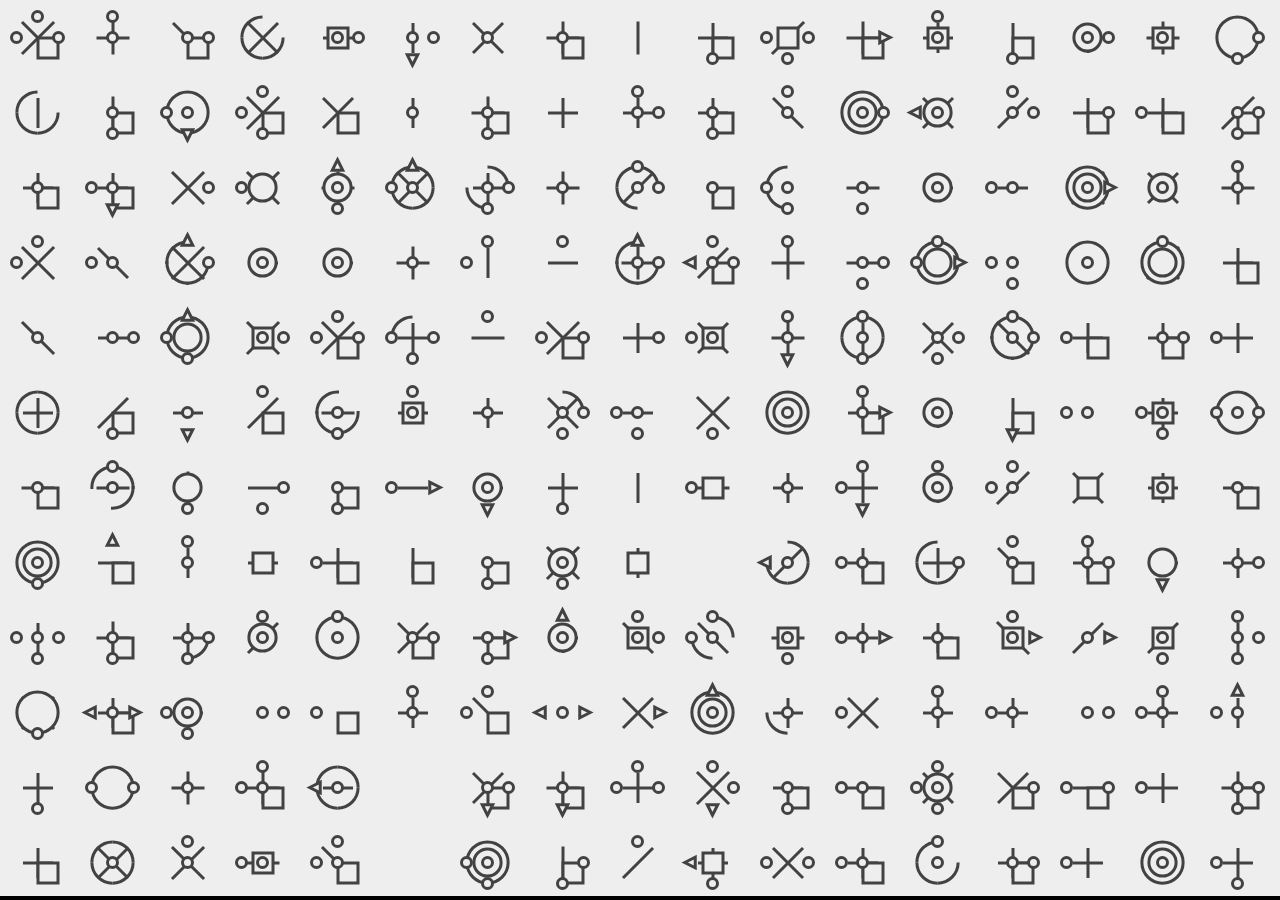
==== index.html @ 6624646c "first" ====
<!DOCTYPE html>
<html>
  <head>
    <title>euforic</title>
    <script type="application/javascript" src="./p5.js"></script>
    <script type="application/javascript" src="./main.js"></script>
    <style type="text/css">
      html,
      body {
        padding: 0;
        margin: 0;
        background-color: black;
      }
    </style>
  </head>
  <body>
  </body>
</html>
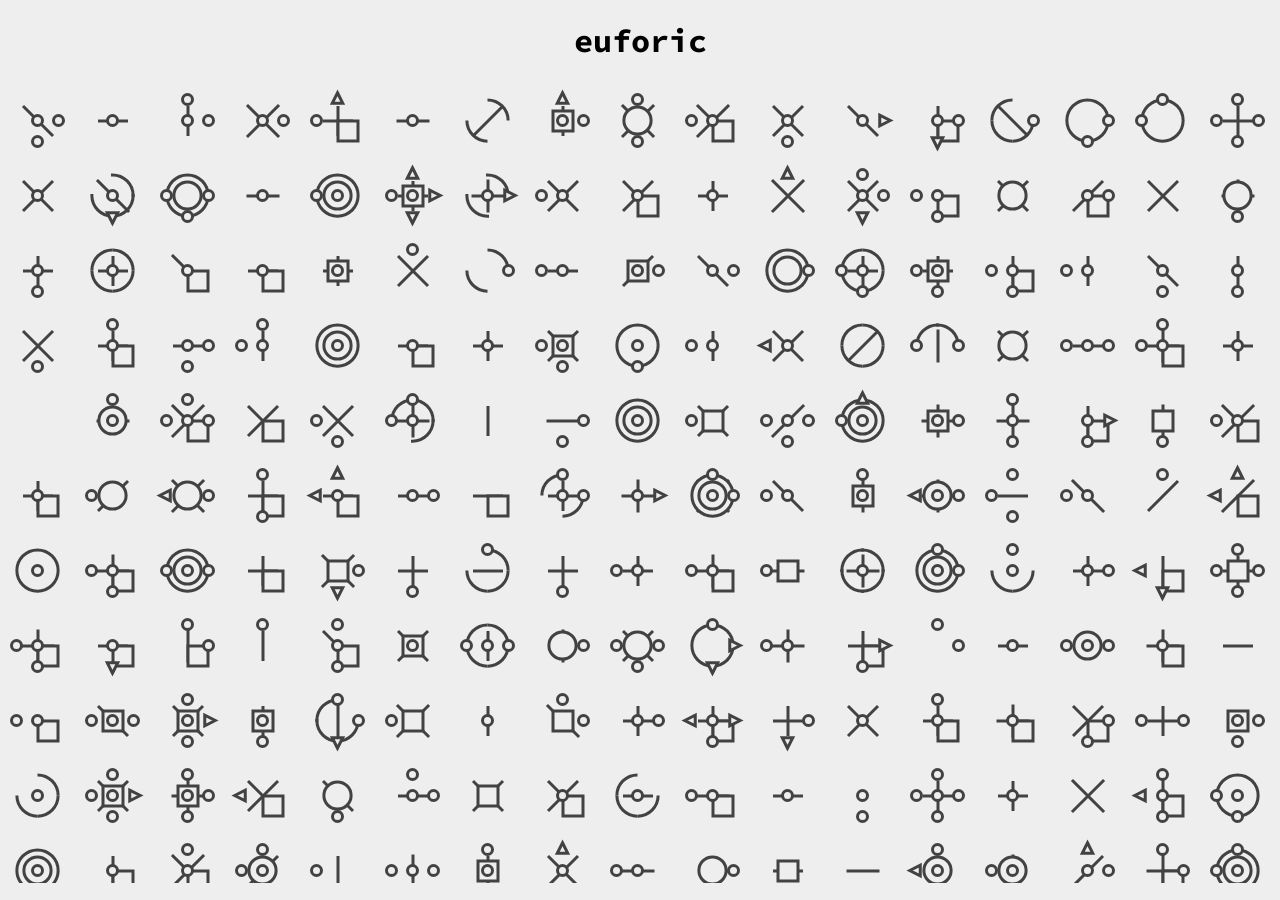
==== commit a81a2581: "update" ====
--- a/index.html
+++ b/index.html
@@ -5,14 +5,28 @@
     <script type="application/javascript" src="./p5.js"></script>
     <script type="application/javascript" src="./main.js"></script>
     <style type="text/css">
+      @import 'https://fonts.googleapis.com/css?family=Source+Code+Pro:200';
       html,
       body {
         padding: 0;
         margin: 0;
-        background-color: black;
+        background-color: #eeeeee;
+        font-family: 'Source Code Pro', monospace;
+        font-weight: 200;
       }
+      header {
+        display: flex;
+        align-items: center;
+        justify-content: center;
+      }
+      
     </style>
   </head>
   <body>
+    <header>
+      <hgroup>
+        <h1>euforic</h1>
+    </hgroup>
+  </header>
   </body>
 </html>
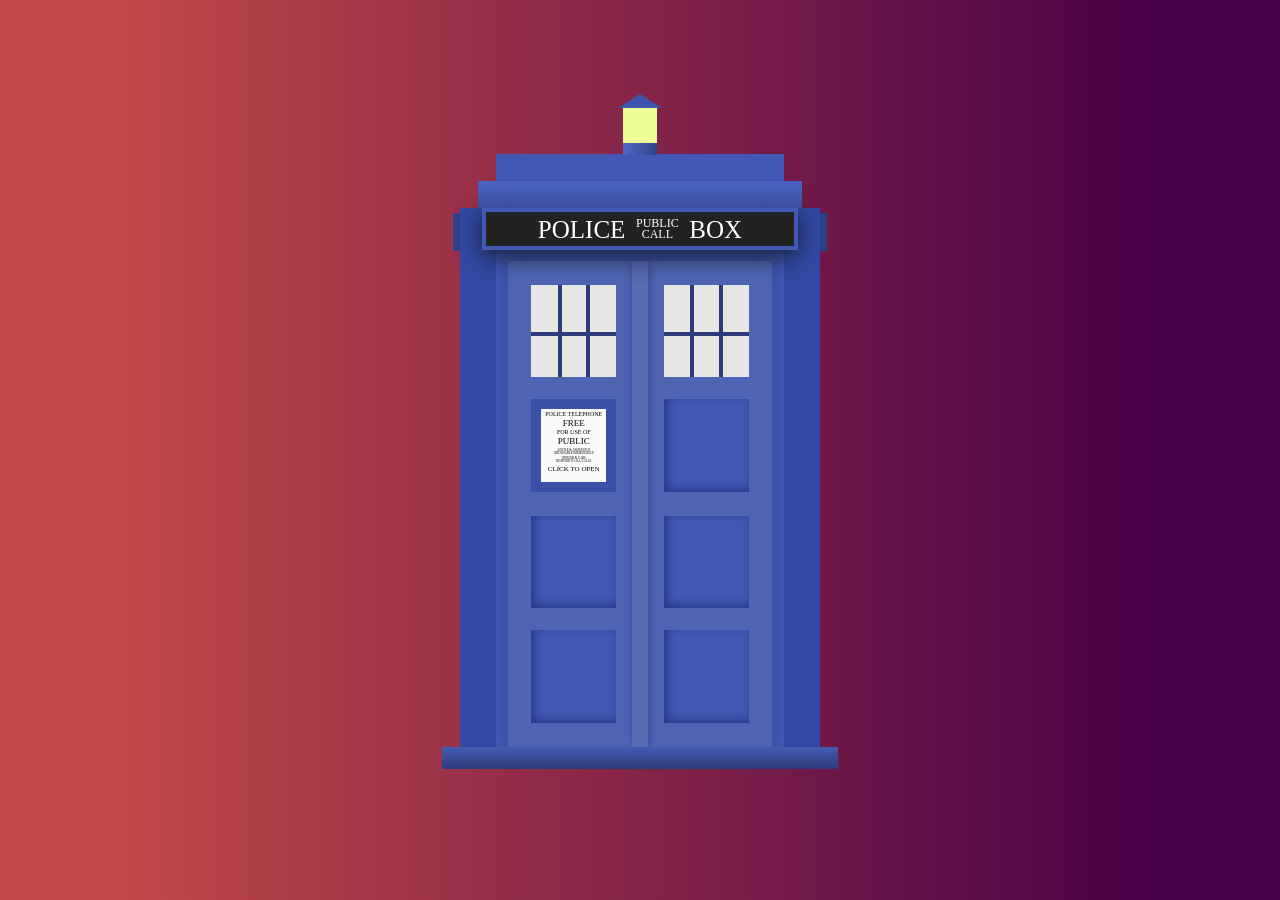
==== commit ef811123: "add tardis" ====
--- a/index.html
+++ b/index.html
@@ -1,32 +1,66 @@
-<!DOCTYPE html>
-<html>
+<!doctype html>
+<html lang="en">
   <head>
+    <meta charset="utf-8">
+    <meta http-equiv="x-ua-compatible" content="ie=edge">
+    <meta name="viewport" content="width=device-width, initial-scale=1">
+
     <title>euforic</title>
-    <script type="application/javascript" src="./p5.js"></script>
-    <script type="application/javascript" src="./main.js"></script>
-    <style type="text/css">
-      @import 'https://fonts.googleapis.com/css?family=Source+Code+Pro:200';
-      html,
-      body {
-        padding: 0;
-        margin: 0;
-        background-color: #eeeeee;
-        font-family: 'Source Code Pro', monospace;
-        font-weight: 200;
-      }
-      header {
-        display: flex;
-        align-items: center;
-        justify-content: center;
-      }
-      
-    </style>
+
+    <link rel="stylesheet" href="assets/tardis.css">
+    <link rel="icon" href="assets/tardis.png">
   </head>
   <body>
-    <header>
-      <hgroup>
-        <h1>euforic</h1>
-    </hgroup>
-  </header>
+    <div class="stars"></div>
+    <div class="container">
+      <div class="tardis-back-body">
+        <div class="tardis-front-body">
+          <div class="tardis-door">
+            <div class="window-1">
+              <div class="grid"></div>
+            </div>
+            <div class="window-2">
+              <div class="grid"></div>
+            </div>
+            <div class="window-3">
+              <div class="l1">POLICE TELEPHONE</div>
+              <div class="l2">FREE</div>
+              <div class="l3">FOR USE OF</div>
+              <div class="l4">PUBLIC</div>
+              <div class="l5">ADVICE &amp; ASSISTANCE</div>
+              <div class="l6">OBTAINABLE IMMEDIATELY</div>
+              <div class="l7">OFFICER &amp; CARS</div>
+              <div class="l8">RESPOND TO ALL CALLS</div>
+              <div class="l9">CLICK TO OPEN</div>
+            </div>
+            <div class="window-4"></div>
+            <div class="window-5"></div>
+            <div class="window-6"></div>
+            <div class="window-7"></div>
+            <div class="window-8"></div>
+            <div class="centre-door"></div>
+            <div class="door-handle"></div>
+          </div>
+          <div class="sign">
+            <span class="big">Police</span><span class="small">Public Call</span><span class="big">Box</span>
+          </div>
+          <div class="lamp-base">
+            <div class="lamp-middle">
+              <div class="light"></div>
+            </div>
+            <div class="lamp-top"></div>
+          </div>
+        </div>
+        <div class="top-sign"></div>
+        <div class="step"></div>
+        <div class="ears"></div>
+      </div>
+    </div>
+    <audio autoplay>
+      <source src="assets/tardis.mp3" type="audio/mpeg">
+    </audio>
+    <script>
+      
+    </script>
   </body>
 </html>
--- a/assets/tardis.css
+++ b/assets/tardis.css
@@ -0,0 +1,384 @@
+body {
+  /*background-color: #160440;*/
+
+  background: -webkit-linear-gradient(
+    90deg,
+    #c04848 10%,
+    #480048 90%
+  ); /* Chrome 10+, Saf5.1+ */
+  background: -moz-linear-gradient(
+    90deg,
+    #c04848 10%,
+    #480048 90%
+  ); /* FF3.6+ */
+  background: -ms-linear-gradient(90deg, #c04848 10%, #480048 90%); /* IE10 */
+  background: -o-linear-gradient(
+    90deg,
+    #c04848 10%,
+    #480048 90%
+  ); /* Opera 11.10+ */
+  background: linear-gradient(90deg, #c04848 10%, #480048 90%);
+}
+
+.stars {
+  position: absolute;
+  top: 0;
+  left: 0;
+  right: 0;
+  bottom: 0;
+  width: 100%;
+  height: 100%;
+  display: block;
+  background-image: url('http://www.script-tutorials.com/demos/360/images/stars.png');
+  /*   background: url("stars.png"); */
+  z-index: -1;
+  /*   background-size: 1260px; */
+}
+
+.container {
+  position: relative;
+  margin: auto;
+  display: block;
+  width: 600px;
+  height: 700px;
+  background: none;
+  top: 60px;
+  /*outline: red dashed 3px;*/
+}
+
+.tardis-back-body {
+  position: absolute;
+  top: 20%;
+  left: 20%;
+  width: 60%;
+  height: 77%;
+  background: #324aa5;
+}
+
+.tardis-front-body {
+  position: absolute;
+  top: -10%;
+  left: 10%;
+  width: 80%;
+  height: 110%;
+  background: #4159b5;
+}
+
+.top-sign {
+  position: absolute;
+  top: -5%;
+  left: 5%;
+  width: 90%;
+  height: 5%;
+  background: #3d54ab;
+  /*background: red;*/
+
+  background: #3d54ab;
+  background: -webkit-linear-gradient(#4a64c7, #3a4e9a); /* Safari*/
+  background: -o-linear-gradient(#4a64c7, #3a4e9a); /*Opera */
+  background: -moz-linear-gradient(#4a64c7, #3a4e9a); /*Firefox */
+  background: linear-gradient(#4a64c7, #3a4e9a);
+}
+
+.tardis-door {
+  position: absolute;
+  top: 18%;
+  left: 4%;
+  width: 92%;
+  height: 82%;
+  background: #4f65b3;
+
+  -moz-box-shadow: 0px 0px 16px #384692;
+  -webkit-box-shadow: 0px 0px 16px #384692;
+  box-shadow: 0px 0px 16px #384692;
+}
+
+.centre-door {
+  position: absolute;
+  /* top: -10%; */
+  left: 47%;
+  width: 6%;
+  height: 100%;
+  background: #586bb3;
+
+  -moz-box-shadow: 1px 0px 8px #384692;
+  -webkit-box-shadow: 1px 0px 8px #384692;
+  box-shadow: 1px 0px 8px #384692;
+}
+
+.window-1,
+.window-2,
+.window-3,
+.window-4,
+.window-5,
+.window-6,
+.window-7,
+.window-8 {
+  position: absolute;
+  width: 32%;
+  height: 19%;
+}
+
+.window-4,
+.window-5,
+.window-6,
+.window-7,
+.window-8 {
+  background: #4159b5;
+
+  -moz-box-shadow: inset 3px -3px 10px #273686;
+  -webkit-box-shadow: inset 3px -3px 10px #273686;
+  box-shadow: inset 3px -3px 10px #273686;
+}
+
+.window-3 {
+  border: 10px solid #3a51a7;
+  background: #fafafa;
+  text-align: center;
+  font-size: 4px;
+
+  -moz-box-sizing: border-box;
+  -webkit-box-sizing: border-box;
+  -ms-box-sizing: border-box;
+  box-sizing: border-box;
+}
+
+.window-1,
+.window-3,
+.window-5,
+.window-7 {
+  left: 9%;
+}
+
+.window-2,
+.window-4,
+.window-6,
+.window-8 {
+  right: 9%;
+}
+
+.window-1,
+.window-2 {
+  top: 5%;
+  background: #e6e6e5;
+}
+
+/**/
+.grid {
+  margin-top: 55%;
+  height: 4px;
+  width: 100%;
+  background: #2c3c79;
+}
+.grid:before {
+  margin: -55% 31.3%;
+  height: 100%;
+  width: 4px;
+  background: #2c3c79;
+  content: '';
+  position: absolute;
+}
+.grid:after {
+  margin: -55% 64.6%;
+  height: 100%;
+  width: 4px;
+  background: #2c3c79;
+  content: '';
+  position: absolute;
+}
+/**/
+
+.window-3,
+.window-4 {
+  top: 28.5%;
+}
+
+.window-5,
+.window-6 {
+  bottom: 28.5%;
+}
+
+.window-7,
+.window-8 {
+  bottom: 5%;
+}
+
+.sign {
+  position: absolute;
+  top: 9.1%;
+  left: -5%;
+  width: 110%;
+  height: 7%;
+  border: 4px solid #4159b5;
+  text-align: center;
+  font-family: verdana;
+  background-color: #222;
+  color: white;
+
+  -moz-box-sizing: border-box;
+  -webkit-box-sizing: border-box;
+  -ms-box-sizing: border-box;
+  box-sizing: border-box;
+
+  -moz-box-shadow: 0px 6px 24px #161a2f;
+  -webkit-box-shadow: 0px 6px 24px #161a2f;
+  box-shadow: 0px 6px 24px #161a2f;
+}
+
+span.big {
+  text-transform: uppercase;
+  font-size: 25px;
+}
+
+span.small {
+  display: inline-block;
+  width: 64px;
+  font-size: 12px;
+  text-align: center;
+  text-transform: uppercase;
+  padding-top: 6px;
+  line-height: 11px;
+}
+
+.step {
+  position: absolute;
+  bottom: -4%;
+  left: -5%;
+  width: 110%;
+  height: 4%;
+  background: #4159b5;
+
+  /**/
+  background: #3d54ab;
+  background: -webkit-linear-gradient(#455cb1, #2c3c79);
+  background: -o-linear-gradient(#455cb1, #2c3c79);
+  background: -moz-linear-gradient(#455cb1, #2c3c79);
+  background: linear-gradient(#455cb1, #2c3c79);
+}
+
+.ears {
+  position: absolute;
+  top: 1%;
+  left: -2%;
+  width: 104%;
+  height: 7%;
+  background: #2e418a;
+  z-index: -1;
+}
+
+.lamp-base {
+  position: absolute;
+  top: -1.85%;
+  left: 44%;
+  width: 12%;
+  height: 2%;
+  background: #3d54ab;
+
+  /**/
+  background: #3d54ab;
+  background: -webkit-linear-gradient(left, #4f67c3, #31448c);
+  background: -o-linear-gradient(right, #4f67c3, #31448c);
+  background: -moz-linear-gradient(right, #4f67c3, #31448c);
+  background: linear-gradient(to right, #4f67c3, #31448c);
+  /**/
+}
+
+.lamp-middle {
+  position: absolute;
+  bottom: 101%;
+  width: 100%;
+  height: 300%;
+  background: #efff98;
+}
+
+.lamp-top {
+  position: absolute;
+  top: -415%;
+  left: -15%;
+  width: 0;
+  height: 0;
+  border-style: solid;
+  border-width: 0 22px 14px 22px;
+  border-color: transparent transparent #3d54ab transparent;
+}
+
+.light {
+  position: absolute;
+  bottom: -140%;
+  left: -140%;
+  background: none;
+  animation: glow 800ms ease-out infinite alternate;
+  background: -webkit-radial-gradient(circle, red, yellow, green);
+  background: -o-radial-gradient(circle, red, yellow, green);
+  background: -moz-radial-gradient(circle, red, yellow, green);
+  background: radial-gradient(
+    circle,
+    rgba(240, 249, 171, 0.72),
+    rgba(255, 255, 255, 0) 65%
+  );
+
+  z-index: 1;
+}
+
+@keyframes glow {
+  0% {
+    bottom: 50%;
+    left: 50%;
+    width: 0%;
+    height: 0%;
+  }
+  100% {
+    bottom: -140%;
+    left: -140%;
+    width: 400%;
+    height: 400%;
+  }
+}
+
+.l1,
+.l3 {
+  font-size: 6px;
+  margin: 2px 0;
+}
+
+.l2,
+.l4 {
+  font-size: 9px;
+  margin: -1px 0;
+}
+
+.l5 {
+  margin: 3px 0 2px;
+}
+
+.l6 {
+  margin: -3px 5px;
+}
+
+.l7 {
+  margin: 4px 0;
+}
+
+.l8 {
+  margin: -5px 0;
+}
+
+.l9 {
+  font-size: 7px;
+  margin: 7px 0;
+}
+
+.l5,
+.l6,
+.l7,
+.l8,
+.l9 {
+  font-family: verdana;
+}
+
+.l5,
+.l6,
+.l7,
+.l8 {
+  font-size: 3px;
+}
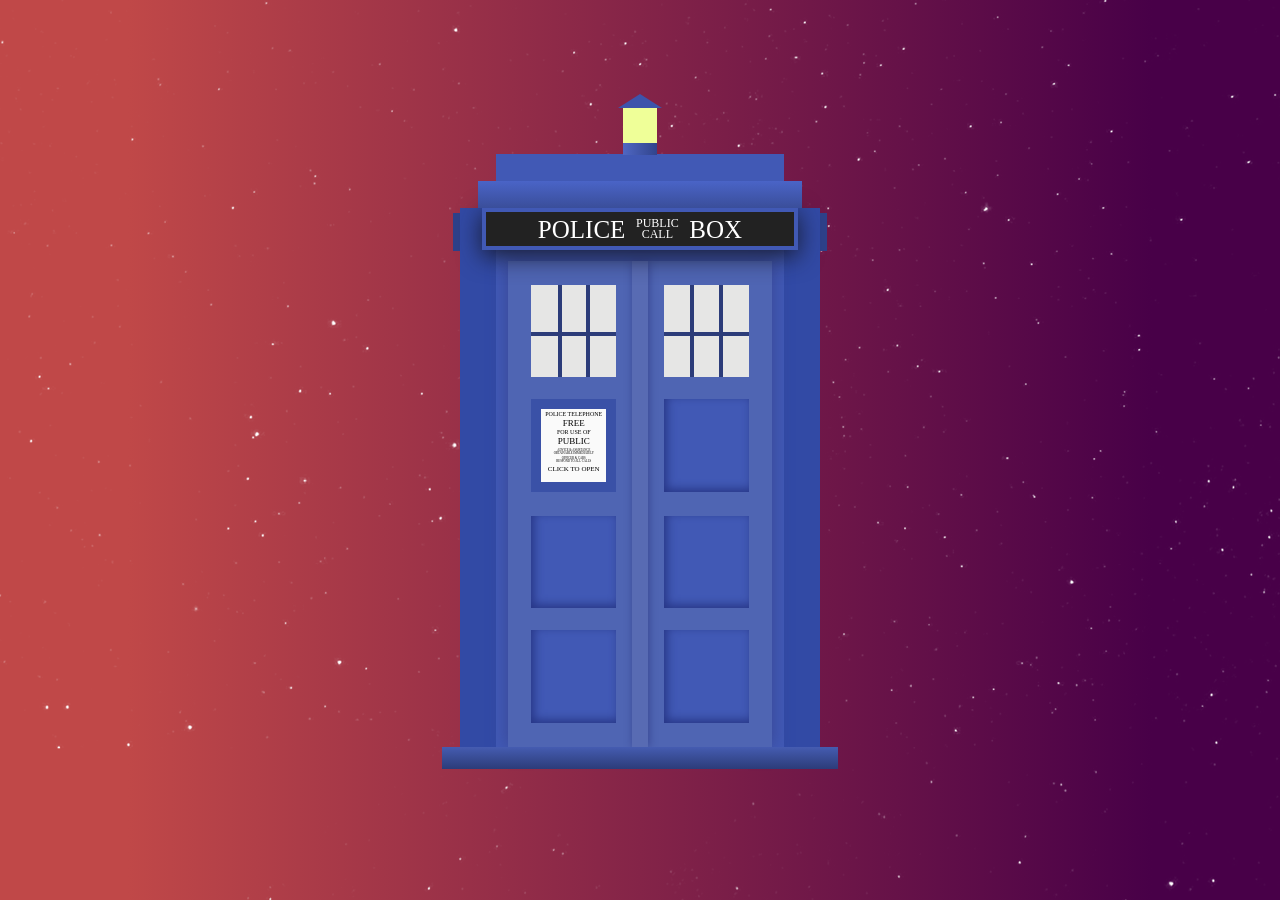
==== commit 82502abe: "Update index.html" ====
--- a/index.html
+++ b/index.html
@@ -59,8 +59,6 @@
     <audio autoplay>
       <source src="assets/tardis.mp3" type="audio/mpeg">
     </audio>
-    <script>
-      
-    </script>
+      <script data-ad-client="ca-pub-5419451995208049" async src="https://pagead2.googlesyndication.com/pagead/js/adsbygoogle.js"></script>
   </body>
 </html>
--- a/assets/tardis.css
+++ b/assets/tardis.css
@@ -1,22 +1,10 @@
 body {
   /*background-color: #160440;*/
 
-  background: -webkit-linear-gradient(
-    90deg,
-    #c04848 10%,
-    #480048 90%
-  ); /* Chrome 10+, Saf5.1+ */
-  background: -moz-linear-gradient(
-    90deg,
-    #c04848 10%,
-    #480048 90%
-  ); /* FF3.6+ */
+  background: -webkit-linear-gradient(90deg, #c04848 10%, #480048 90%); /* Chrome 10+, Saf5.1+ */
+  background: -moz-linear-gradient(90deg, #c04848 10%, #480048 90%); /* FF3.6+ */
   background: -ms-linear-gradient(90deg, #c04848 10%, #480048 90%); /* IE10 */
-  background: -o-linear-gradient(
-    90deg,
-    #c04848 10%,
-    #480048 90%
-  ); /* Opera 11.10+ */
+  background: -o-linear-gradient(90deg, #c04848 10%, #480048 90%); /* Opera 11.10+ */
   background: linear-gradient(90deg, #c04848 10%, #480048 90%);
 }
 
@@ -29,7 +17,7 @@
   width: 100%;
   height: 100%;
   display: block;
-  background-image: url('http://www.script-tutorials.com/demos/360/images/stars.png');
+  background-image: url('stars.png');
   /*   background: url("stars.png"); */
   z-index: -1;
   /*   background-size: 1260px; */
@@ -311,11 +299,7 @@
   background: -webkit-radial-gradient(circle, red, yellow, green);
   background: -o-radial-gradient(circle, red, yellow, green);
   background: -moz-radial-gradient(circle, red, yellow, green);
-  background: radial-gradient(
-    circle,
-    rgba(240, 249, 171, 0.72),
-    rgba(255, 255, 255, 0) 65%
-  );
+  background: radial-gradient(circle, rgba(240, 249, 171, 0.72), rgba(255, 255, 255, 0) 65%);
 
   z-index: 1;
 }
